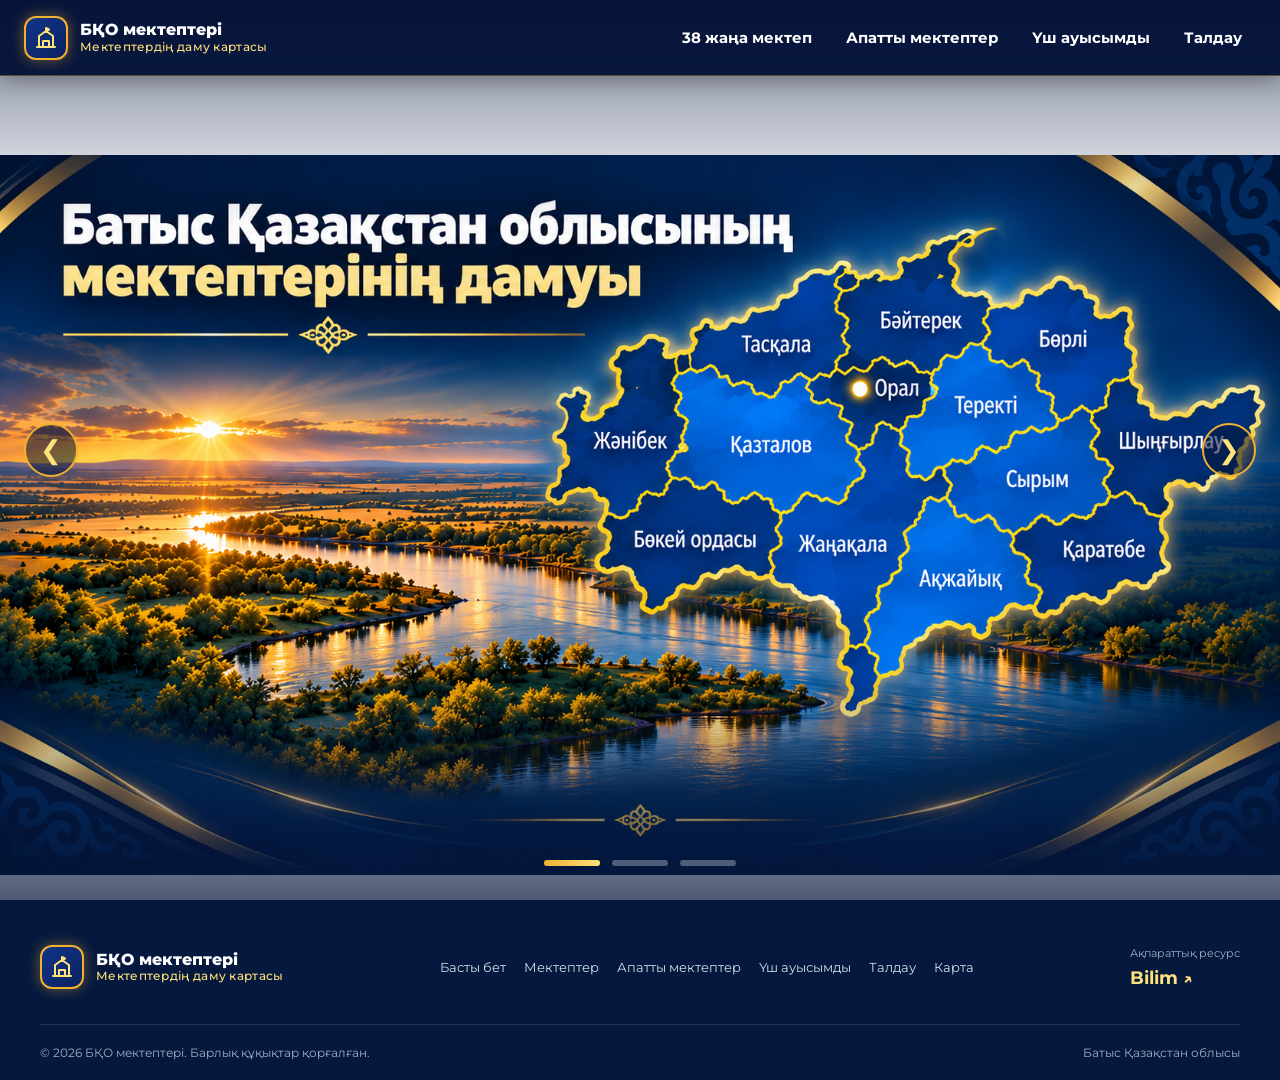
==== index.html @ 88745353 "first commit" ====
<!doctype html>
<html lang="kk">

<head>
    <meta charset="utf-8">
    <meta name="viewport" content="width=device-width,initial-scale=1">
    <title>Батыс Қазақстан облысының мектептерінің дамуы</title>
    <link rel="preconnect" href="https://fonts.googleapis.com">
    <link href="https://fonts.googleapis.com/css2?family=Montserrat:wght@500;700;800&display=swap" rel="stylesheet">
    <link rel="stylesheet" href="/styles/style.css">
    <link rel="stylesheet" href="/styles/header.css">
    <link rel="stylesheet" href="/styles/main.css">
    <link rel="stylesheet" href="/styles/footer.css">
    <link rel="stylesheet" href="/styles/adaptive.css">
    <link rel="shortcut icon" href="./images/icon.ico" type="image/x-icon">
    <style>
        .header {
            background-color: rgba(6, 20, 58, .92);
        }
    </style>
</head>

<body>
    <header class="header">
        <div class="header__inner">
            <a href="index.html" class="logo">
                <span class="logo__icon">
                    <svg width="24" height="24" viewBox="0 0 24 24" fill="none" stroke="#ffe27a" stroke-width="2" stroke-linecap="round" stroke-linejoin="round">
                        <path d="M3 21h18M5 21V10l7-5 7 5v11M9 21v-6h6v6M12 5V2l3 1.5L12 5"/>
                    </svg>
                </span>
                <span class="logo__text">
                    БҚО мектептері
                    <small>Мектептердің даму картасы</small>
                </span>
            </a>

            <nav class="nav" id="nav">
                <!-- <a href="#">Басты бет</a> -->
                <a href="./schools.html">38 жаңа мектеп</a>
                <a href="./emergency-schools.html">Апатты мектептер</a>
                <a href="./shifts.html">Үш ауысымды</a>
                <a href="./result.html">Талдау</a>
                <!-- <a href="zko_map.html" class="btn-map">Карта</a> -->
            </nav>

            <button class="burger" id="burger" aria-label="Мәзір">
                <span></span><span></span><span></span>
            </button>
        </div>
    </header>

    <section class="hero" id="hero">
        <div class="slide active"><img src="/images/slide1.png" alt="Слайд 1"></div>
        <div class="slide"><img src="/images/slide2.png" alt="Слайд 2"></div>
        <div class="slide"><img src="/images/slide3.png" alt="Слайд 3"></div>

        <button class="arrow arrow--prev" aria-label="Алдыңғы">&#10094;</button>
        <button class="arrow arrow--next" aria-label="Келесі">&#10095;</button>

        <div class="dots"></div>
    </section>

    <footer class="footer">
        <div class="footer__inner">

            <div class="footer__top">

                <!-- Логотип -->
                <a href="/" class="logo footer__logo">
                    <span class="logo__icon">
                    <svg width="24" height="24" viewBox="0 0 24 24"
                         fill="none" stroke="#ffe27a" stroke-width="2"
                         stroke-linecap="round" stroke-linejoin="round">
                        <path d="M3 21h18M5 21V10l7-5 7 5v11M9 21v-6h6v6M12 5V2l3 1.5L12 5"/>
                    </svg>
                </span>

                    <span class="logo__text">
                    БҚО мектептері
                    <small>Мектептердің даму картасы</small>
                </span>
                </a>

                <!-- Навигация -->
                <nav class="footer__nav">
                    <a href="/">Басты бет</a>
                    <a href="./schools.html">Мектептер</a>
                    <a href="./emergency-schools.html">Апатты мектептер</a>
                    <a href="/#shifts">Үш ауысымды</a>
                    <a href="/#analysis">Талдау</a>
                    <a href="./zko_map.html">Карта</a>
                </nav>

                <!-- Bilim -->
                <div class="footer__external">
                    <span>Ақпараттық ресурс</span>
                    <a href="#" target="_blank" rel="noopener noreferrer">
                    Bilim <span>↗</span>
                </a>
                </div>

            </div>

            <div class="footer__bottom">
                <p>© 2026 БҚО мектептері. Барлық құқықтар қорғалған.</p>
                <p>Батыс Қазақстан облысы</p>
            </div>

        </div>
    </footer>

    <script src="./js/app.js"></script>
</body>

</html>
---- styles/style.css ----
:root {
            --gold: #f0b030;
            --gold-light: #ffe27a;
            --bg: #fafbfe;
            --header-h: 76px;
        }
        
        * {
            box-sizing: border-box;
        }
        
        html,
        body {
            margin: 0;
            background: var(--bg);
            color: #fff;
            font-family: Montserrat, "Segoe UI", Arial, sans-serif;
            overscroll-behavior-y: none;
        }
        
        a {
            color: inherit;
            text-decoration: none;
        }
---- styles/header.css ----
:root {
             --gold: #f0b030;
             --gold-light: #ffe27a;
             --bg: #fafbfe;
             --header-h: 76px;
         }
         
         * {
             box-sizing: border-box;
         }
         
         html,
         body {
             margin: 0;
             background: var(--bg);
             color: #fff;
             font-family: Montserrat, "Segoe UI", Arial, sans-serif;
             overscroll-behavior-y: none;
         }
         
         a {
             color: inherit;
             text-decoration: none;
         }
         
         .header {
             position: fixed;
             inset: 0 0 auto 0;
             height: var(--header-h);
             z-index: 100;
             background: linear-gradient(180deg, rgba(6, 20, 58, .92), rgba(6, 20, 58, .75));
             backdrop-filter: blur(10px);
             border-bottom: 1px solid rgba(240, 176, 48, .35);
             box-shadow: 0 4px 24px rgba(0, 0, 0, .35);
         }
         
         .header__inner {
             max-width: 1280px;
             height: 100%;
             margin: 0 auto;
             padding: 0 24px;
             display: flex;
             align-items: center;
             justify-content: space-between;
             gap: 24px;
         }
         
         .logo {
             display: flex;
             align-items: center;
             gap: 12px;
             font-weight: 800;
             line-height: 1.15;
         }
         
         .logo__icon {
             width: 44px;
             height: 44px;
             border-radius: 12px;
             display: grid;
             place-items: center;
             background: linear-gradient(135deg, #12358a, #0a2160);
             border: 2px solid var(--gold);
             box-shadow: 0 0 14px rgba(240, 176, 48, .45);
         }
         
         .logo__text small {
             display: block;
             font-size: 12px;
             font-weight: 500;
             color: var(--gold-light);
             letter-spacing: .3px;
         }
         
         .nav {
             display: flex;
             align-items: center;
             gap: 6px;
         }
         
         .nav a {
             position: relative;
             padding: 10px 14px;
             font-size: 15px;
             font-weight: 700;
             border-radius: 10px;
             transition: color .2s, background .2s;
         }
         
         .nav a::after {
             content: "";
             position: absolute;
             left: 14px;
             right: 14px;
             bottom: 4px;
             height: 2px;
             background: var(--gold);
             transform: scaleX(0);
             transition: transform .25s;
         }
         
         .nav a:hover,
         .nav a.active {
             color: var(--gold-light);
         }
         
         .nav a:hover::after,
         .nav a.active::after {
             transform: scaleX(1);
         }
         
         .nav .btn-map {
             margin-left: 8px;
             color: #06143a;
             background: linear-gradient(135deg, var(--gold-light), var(--gold));
             box-shadow: 0 0 16px rgba(240, 176, 48, .5);
         }
         
         .nav .btn-map:hover {
             color: #06143a;
             filter: brightness(1.08);
         }
         
         .nav .btn-map::after {
             display: none;
         }
         
         .burger {
             display: none;
             width: 44px;
             height: 44px;
             border: 1px solid rgba(240, 176, 48, .6);
             border-radius: 10px;
             background: transparent;
             cursor: pointer;
             padding: 0;
         }
         
         .burger span {
             display: block;
             width: 22px;
             height: 2px;
             margin: 5px auto;
             background: var(--gold-light);
             transition: transform .25s, opacity .25s;
         }
         
         .burger.open span:nth-child(1) {
             transform: translateY(7px) rotate(45deg);
         }
         
         .burger.open span:nth-child(2) {
             opacity: 0;
         }
         
         .burger.open span:nth-child(3) {
             transform: translateY(-7px) rotate(-45deg);
         }
---- styles/main.css ----
:root {
             --gold: #f0b030;
             --gold-light: #ffe27a;
             --bg: #fafbfe;
             --header-h: 76px;
         }
         
         * {
             box-sizing: border-box;
         }
         
         html,
         body {
             margin: 0;
             background: var(--bg);
             color: #fff;
             font-family: Montserrat, "Segoe UI", Arial, sans-serif;
             overscroll-behavior-y: none;
         }
         
         a {
             color: inherit;
             text-decoration: none;
         }
         
         .hero {
             position: relative;
             height: 100vh;
             min-height: 520px;
             overflow: hidden;
             background: var(--bg);
         }
         
         .slide {
             position: absolute;
             inset: 0;
             opacity: 0;
             transition: opacity 1.2s ease;
         }
         
         .slide.active {
             opacity: 1;
             z-index: 1;
         }
         
         .slide img {
             margin-top: 65px;
             width: 100%;
             height: 100%;
             object-fit: contain;
             display: block;
             /* transform: scale(1.08); */
         }
         /* плавный «наезд» камеры, пока слайд активен */
         
         .slide.active img {
             /* animation: zoom 10s linear forwards; */
         }
         
         @keyframes zoom {
             from {
                 transform: scale(1.08);
             }
             to {
                 transform: scale(1);
             }
         }
         
         .hero::after {
             content: "";
             position: absolute;
             inset: 0;
             z-index: 2;
             pointer-events: none;
             background: linear-gradient(180deg, rgba(6, 20, 58, .55) 0%, transparent 25%, transparent 75%, rgba(6, 20, 58, .7) 100%);
         }
         
         .arrow {
             position: absolute;
             top: 50%;
             z-index: 5;
             width: 54px;
             height: 54px;
             transform: translateY(-50%);
             border-radius: 50%;
             border: 2px solid var(--gold);
             background: rgba(6, 20, 58, .55);
             color: var(--gold-light);
             font-size: 26px;
             cursor: pointer;
             display: grid;
             place-items: center;
             transition: background .2s, box-shadow .2s;
         }
         
         .arrow:hover {
             background: rgba(18, 53, 138, .85);
             box-shadow: 0 0 18px rgba(240, 176, 48, .6);
         }
         
         .arrow--prev {
             left: 24px;
         }
         
         .arrow--next {
             right: 24px;
         }
         
         .dots {
             position: absolute;
             left: 50%;
             bottom: 34px;
             z-index: 5;
             transform: translateX(-50%);
             display: flex;
             gap: 12px;
         }
         
         .dot {
             position: relative;
             width: 56px;
             height: 6px;
             padding: 0;
             border: none;
             border-radius: 3px;
             background: rgba(255, 255, 255, .3);
             overflow: hidden;
             cursor: pointer;
         }
         /* полоска прогресса — показывает 10 секунд до смены */
         
         .dot i {
             position: absolute;
             inset: 0;
             background: linear-gradient(90deg, var(--gold), var(--gold-light));
             transform: scaleX(0);
             transform-origin: left;
         }
         
         .dot.active i {
             animation: progress 10s linear forwards;
         }
         
         @keyframes progress {
             to {
                 transform: scaleX(1);
             }
         }
---- styles/footer.css ----
.footer {
    background: #05183E;
    color: #fff;
    padding: 45px 0 20px;
}

.footer__inner {
    max-width: 1200px;
    width: calc(100% - 40px);
    margin: 0 auto;
}

.footer__top {
    display: flex;
    align-items: center;
    justify-content: space-between;
    gap: 35px;
    padding-bottom: 35px;
}

.footer__logo {
    flex-shrink: 0;
    text-decoration: none;
}

.footer__nav {
    display: flex;
    align-items: center;
    justify-content: center;
    flex-wrap: wrap;
    gap: 18px;
}

.footer__nav a {
    color: #d5deea;
    text-decoration: none;
    font-size: 13px;
    transition: color .2s ease;
}

.footer__nav a:hover {
    color: #ffe27a;
}

.footer__external {
    display: flex;
    flex-direction: column;
    gap: 7px;
    flex-shrink: 0;
}

.footer__external span {
    color: #9eafc2;
    font-size: 11px;
}

.footer__external a {
    color: #ffe27a;
    font-size: 18px;
    font-weight: 700;
    text-decoration: none;
}

.footer__external a span {
    color: #ffe27a;
    font-size: 16px;
}

.footer__bottom {
    border-top: 1px solid rgba(255, 255, 255, .12);
    padding-top: 20px;
    display: flex;
    justify-content: space-between;
    gap: 15px;
    flex-wrap: wrap;
}

.footer__bottom p {
    margin: 0;
    color: #9eafc2;
    font-size: 12px;
}

@media (max-width: 900px) {
    .footer__top {
        flex-direction: column;
        align-items: flex-start;
    }
    .footer__nav {
        justify-content: flex-start;
    }
}

@media (max-width: 600px) {
    .footer__nav {
        flex-direction: column;
        align-items: flex-start;
        gap: 14px;
    }
    .footer__bottom {
        flex-direction: column;
    }
}
---- styles/adaptive.css ----
@media (max-width: 980px) {
     .burger {
         display: block;
     }
     .nav {
         position: fixed;
         top: var(--header-h);
         left: 0;
         right: 0;
         flex-direction: column;
         align-items: stretch;
         gap: 4px;
         padding: 16px 24px 24px;
         background: rgba(6, 20, 58, .97);
         border-bottom: 1px solid rgba(240, 176, 48, .35);
         transform: translateY(-120%);
         transition: transform .3s ease;
         z-index: -1;
     }
     .nav.open {
         transform: translateY(0);
     }
     .nav .btn-map {
         margin: 8px 0 0;
         text-align: center;
     }
 }
 
 @media (max-width: 640px) {
      :root {
         --header-h: 64px;
     }
     .logo__text small {
         display: none;
     }
     .hero {
         height: 60vh;
         min-height: 320px;
     }
     .slide img {
         object-fit: contain;
         background: var(--bg);
     }
     .arrow {
         width: 42px;
         height: 42px;
         font-size: 20px;
     }
     .arrow--prev {
         left: 10px;
     }
     .arrow--next {
         right: 10px;
     }
     .dot {
         width: 36px;
     }
 }
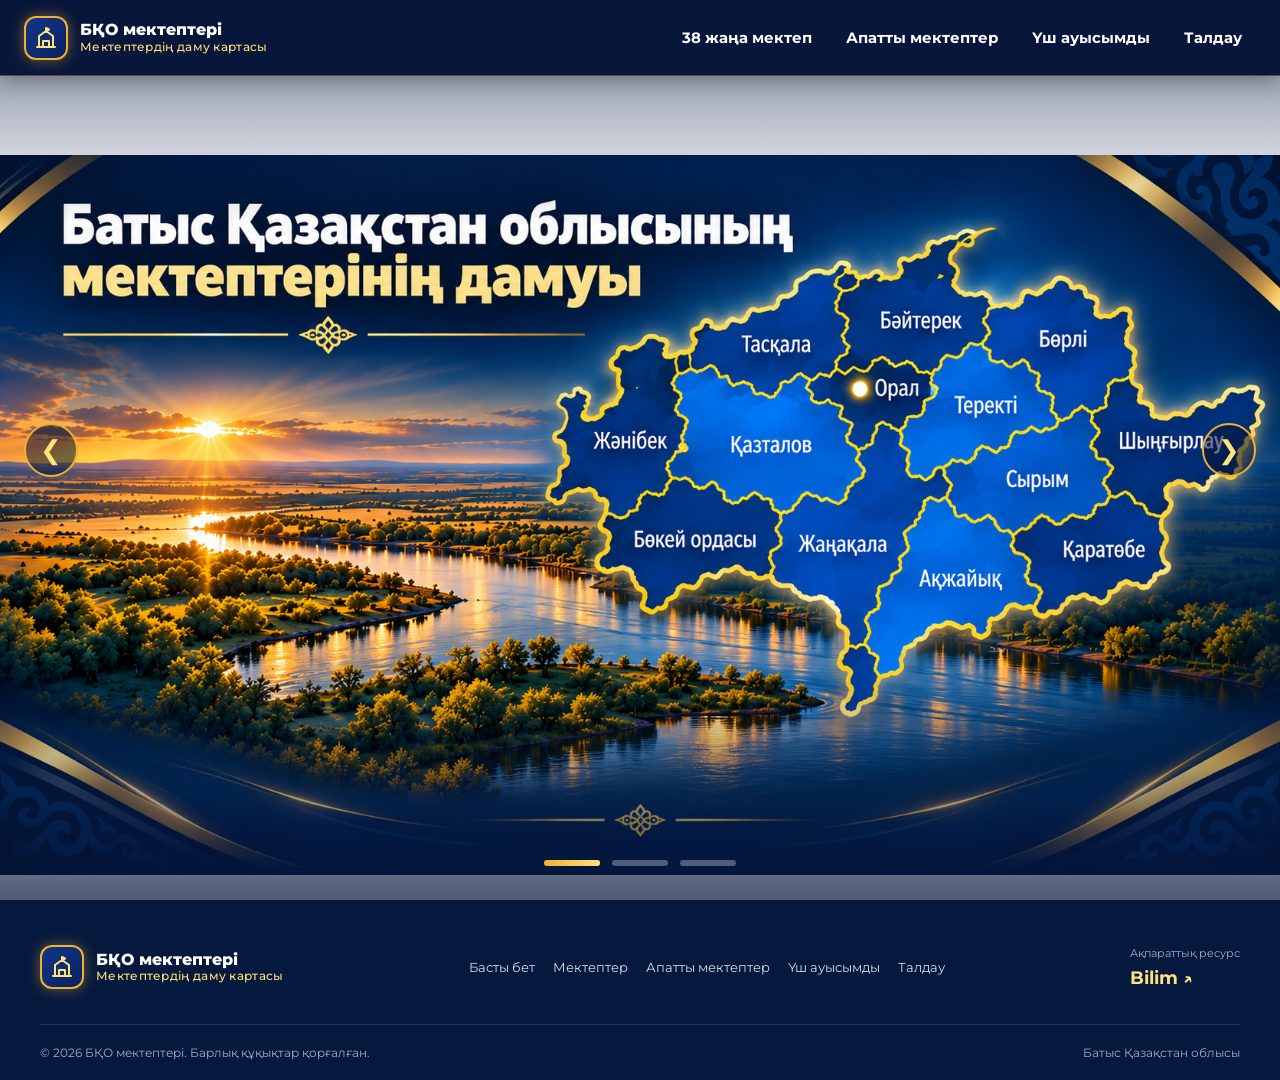
==== commit d05e9e5c: "fix/footer-nav" ====
--- a/index.html
+++ b/index.html
@@ -89,7 +89,7 @@
                     <a href="./emergency-schools.html">Апатты мектептер</a>
                     <a href="/#shifts">Үш ауысымды</a>
                     <a href="/#analysis">Талдау</a>
-                    <a href="./zko_map.html">Карта</a>
+                    <!-- <a href="./zko_map.html">Карта</a> -->
                 </nav>
 
                 <!-- Bilim -->
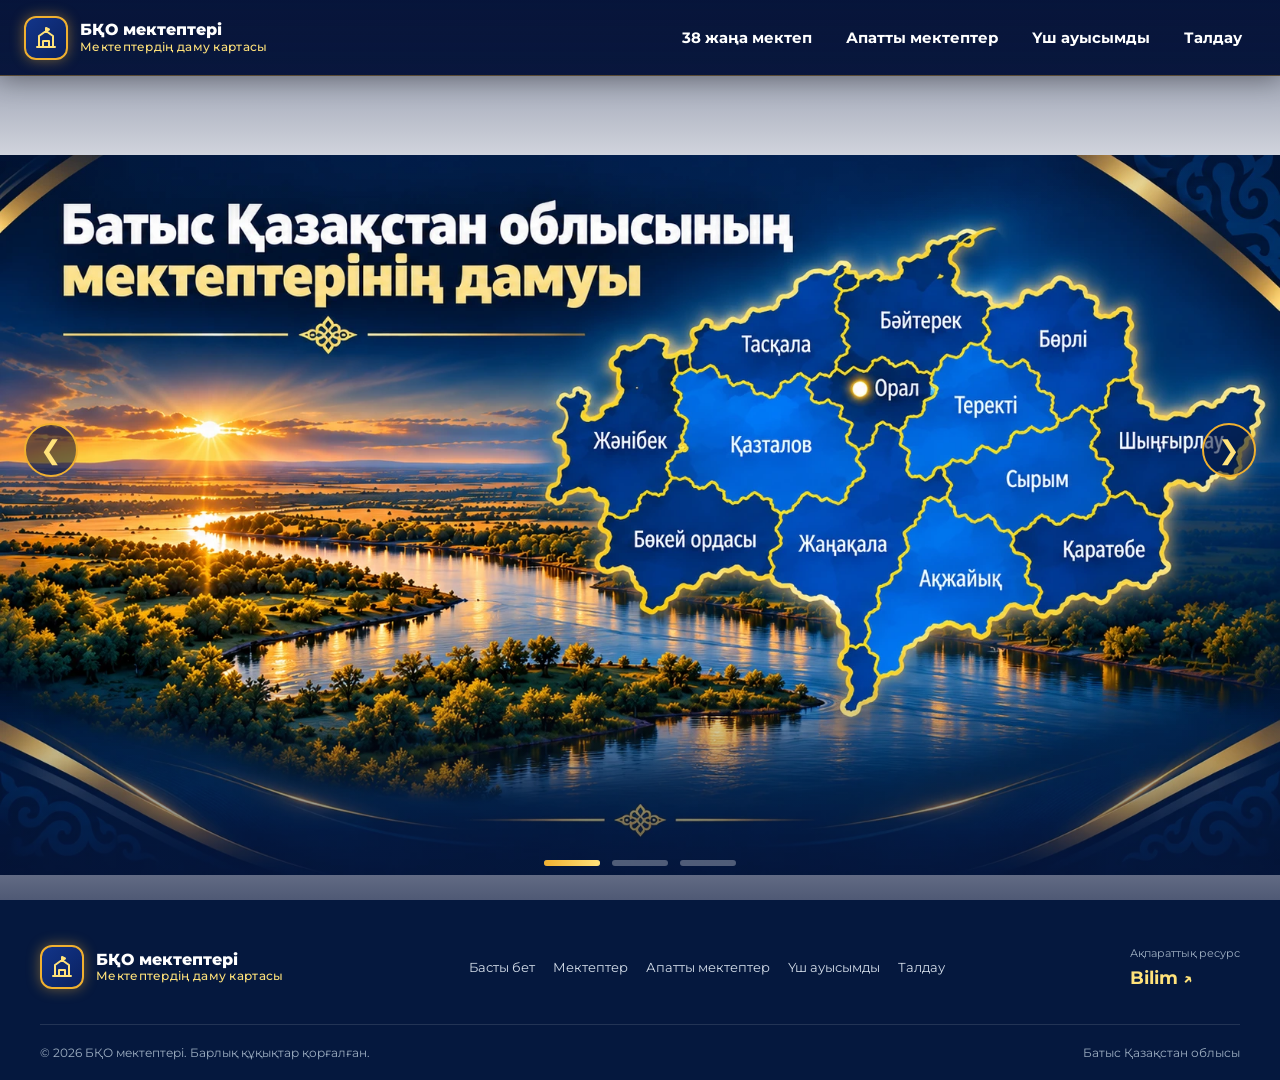
==== commit 0126180f: "fix/size-image" ====
--- a/index.html
+++ b/index.html
@@ -12,10 +12,139 @@
     <link rel="stylesheet" href="/styles/main.css">
     <link rel="stylesheet" href="/styles/footer.css">
     <link rel="stylesheet" href="/styles/adaptive.css">
-    <link rel="shortcut icon" href="./images/icon.ico" type="image/x-icon">
+    <link rel="shortcut icon" href="./images/icon.webp" type="image/x-icon">
     <style>
         .header {
             background-color: rgba(6, 20, 58, .92);
+        }
+        /* ===== Мобильная адаптация ===== */
+        
+        html {
+            -webkit-text-size-adjust: 100%;
+        }
+        
+        img,
+        svg {
+            max-width: 100%;
+        }
+        
+        body {
+            overflow-x: hidden;
+        }
+        
+        @media (max-width: 900px) {
+            .footer__top {
+                flex-wrap: wrap;
+                gap: 24px;
+            }
+            .footer__nav {
+                flex-wrap: wrap;
+                gap: 12px 20px;
+            }
+        }
+        
+        @media (max-width: 768px) {
+            .logo {
+                min-width: 0;
+            }
+            .logo__text {
+                font-size: 15px;
+                line-height: 1.2;
+            }
+            .logo__text small {
+                font-size: 11px;
+                display: block;
+            }
+            /* Выпадающее меню: место задаёт top, transform только для анимации */
+            .header__inner {
+                position: relative;
+            }
+            .header .nav {
+                position: absolute !important;
+                top: 100% !important;
+                left: 0 !important;
+                right: 0 !important;
+                width: 100% !important;
+                display: flex !important;
+                flex-direction: column !important;
+                gap: 0 !important;
+                margin: 0 !important;
+                padding: 0 !important;
+                background: rgba(6, 20, 58, .98) !important;
+                max-height: calc(100vh - var(--header-h));
+                overflow-y: auto;
+                transform: translateY(-16px) !important;
+                opacity: 0;
+                visibility: hidden;
+                pointer-events: none;
+                transition: transform .25s ease, opacity .25s ease, visibility .25s;
+            }
+            .header .nav.open {
+                transform: translateY(0) !important;
+                opacity: 1;
+                visibility: visible;
+                pointer-events: auto;
+            }
+            .header .nav a {
+                padding: 16px 20px;
+                font-size: 16px;
+                border-bottom: 1px solid rgba(255, 255, 255, .08);
+            }
+            /* Слайдер */
+            .hero {
+                height: auto;
+                min-height: 0;
+                aspect-ratio: 16 / 10;
+            }
+            .hero .slide,
+            .hero .slide img {
+                width: 100%;
+                height: 100%;
+                object-fit: contain;
+                margin-top: 11px;
+            }
+            .arrow {
+                width: 36px;
+                height: 36px;
+                font-size: 16px;
+            }
+            .arrow--prev {
+                left: 8px;
+            }
+            .arrow--next {
+                right: 8px;
+            }
+            .dots {
+                bottom: 10px;
+            }
+            /* Подвал */
+            .footer__inner {
+                padding: 28px 16px;
+            }
+            .footer__top {
+                flex-direction: column;
+                align-items: flex-start;
+                gap: 20px;
+            }
+            .footer__nav {
+                flex-direction: column;
+                gap: 10px;
+            }
+            .footer__bottom {
+                flex-direction: column;
+                gap: 6px;
+                text-align: left;
+                font-size: 13px;
+            }
+        }
+        
+        @media (max-width: 480px) {
+            .logo__text {
+                font-size: 14px;
+            }
+            .hero {
+                aspect-ratio: 4 / 3;
+            }
         }
     </style>
 </head>
@@ -51,9 +180,9 @@
     </header>
 
     <section class="hero" id="hero">
-        <div class="slide active"><img src="/images/slide1.png" alt="Слайд 1"></div>
-        <div class="slide"><img src="/images/slide2.png" alt="Слайд 2"></div>
-        <div class="slide"><img src="/images/slide3.png" alt="Слайд 3"></div>
+        <div class="slide active"><img src="/images/slide1.webp" alt="Слайд 1"></div>
+        <div class="slide"><img src="/images/slide2.webp" alt="Слайд 2"></div>
+        <div class="slide"><img src="/images/slide3.webp" alt="Слайд 3"></div>
 
         <button class="arrow arrow--prev" aria-label="Алдыңғы">&#10094;</button>
         <button class="arrow arrow--next" aria-label="Келесі">&#10095;</button>
@@ -87,9 +216,8 @@
                     <a href="/">Басты бет</a>
                     <a href="./schools.html">Мектептер</a>
                     <a href="./emergency-schools.html">Апатты мектептер</a>
-                    <a href="/#shifts">Үш ауысымды</a>
-                    <a href="/#analysis">Талдау</a>
-                    <!-- <a href="./zko_map.html">Карта</a> -->
+                    <a href="./shifts.html">Үш ауысымды</a>
+                    <a href="./result.html">Талдау</a>
                 </nav>
 
                 <!-- Bilim -->
--- a/styles/header.css
+++ b/styles/header.css
@@ -1,158 +1,158 @@
-          :root {
-             --gold: #f0b030;
-             --gold-light: #ffe27a;
-             --bg: #fafbfe;
-             --header-h: 76px;
-         }
-         
-         * {
-             box-sizing: border-box;
-         }
-         
-         html,
-         body {
-             margin: 0;
-             background: var(--bg);
-             color: #fff;
-             font-family: Montserrat, "Segoe UI", Arial, sans-serif;
-             overscroll-behavior-y: none;
-         }
-         
-         a {
-             color: inherit;
-             text-decoration: none;
-         }
-         
-         .header {
-             position: fixed;
-             inset: 0 0 auto 0;
-             height: var(--header-h);
-             z-index: 100;
-             background: linear-gradient(180deg, rgba(6, 20, 58, .92), rgba(6, 20, 58, .75));
-             backdrop-filter: blur(10px);
-             border-bottom: 1px solid rgba(240, 176, 48, .35);
-             box-shadow: 0 4px 24px rgba(0, 0, 0, .35);
-         }
-         
-         .header__inner {
-             max-width: 1280px;
-             height: 100%;
-             margin: 0 auto;
-             padding: 0 24px;
-             display: flex;
-             align-items: center;
-             justify-content: space-between;
-             gap: 24px;
-         }
-         
-         .logo {
-             display: flex;
-             align-items: center;
-             gap: 12px;
-             font-weight: 800;
-             line-height: 1.15;
-         }
-         
-         .logo__icon {
-             width: 44px;
-             height: 44px;
-             border-radius: 12px;
-             display: grid;
-             place-items: center;
-             background: linear-gradient(135deg, #12358a, #0a2160);
-             border: 2px solid var(--gold);
-             box-shadow: 0 0 14px rgba(240, 176, 48, .45);
-         }
-         
-         .logo__text small {
-             display: block;
-             font-size: 12px;
-             font-weight: 500;
-             color: var(--gold-light);
-             letter-spacing: .3px;
-         }
-         
-         .nav {
-             display: flex;
-             align-items: center;
-             gap: 6px;
-         }
-         
-         .nav a {
-             position: relative;
-             padding: 10px 14px;
-             font-size: 15px;
-             font-weight: 700;
-             border-radius: 10px;
-             transition: color .2s, background .2s;
-         }
-         
-         .nav a::after {
-             content: "";
-             position: absolute;
-             left: 14px;
-             right: 14px;
-             bottom: 4px;
-             height: 2px;
-             background: var(--gold);
-             transform: scaleX(0);
-             transition: transform .25s;
-         }
-         
-         .nav a:hover,
-         .nav a.active {
-             color: var(--gold-light);
-         }
-         
-         .nav a:hover::after,
-         .nav a.active::after {
-             transform: scaleX(1);
-         }
-         
-         .nav .btn-map {
-             margin-left: 8px;
-             color: #06143a;
-             background: linear-gradient(135deg, var(--gold-light), var(--gold));
-             box-shadow: 0 0 16px rgba(240, 176, 48, .5);
-         }
-         
-         .nav .btn-map:hover {
-             color: #06143a;
-             filter: brightness(1.08);
-         }
-         
-         .nav .btn-map::after {
-             display: none;
-         }
-         
-         .burger {
-             display: none;
-             width: 44px;
-             height: 44px;
-             border: 1px solid rgba(240, 176, 48, .6);
-             border-radius: 10px;
-             background: transparent;
-             cursor: pointer;
-             padding: 0;
-         }
-         
-         .burger span {
-             display: block;
-             width: 22px;
-             height: 2px;
-             margin: 5px auto;
-             background: var(--gold-light);
-             transition: transform .25s, opacity .25s;
-         }
-         
-         .burger.open span:nth-child(1) {
-             transform: translateY(7px) rotate(45deg);
-         }
-         
-         .burger.open span:nth-child(2) {
-             opacity: 0;
-         }
-         
-         .burger.open span:nth-child(3) {
-             transform: translateY(-7px) rotate(-45deg);
-         }+            :root {
+               --gold: #f0b030;
+               --gold-light: #ffe27a;
+               --bg: #fafbfe;
+               --header-h: 76px;
+           }
+           
+           * {
+               box-sizing: border-box;
+           }
+           
+           html,
+           body {
+               margin: 0;
+               background: var(--bg);
+               color: #fff;
+               font-family: Montserrat, "Segoe UI", Arial, sans-serif;
+               overscroll-behavior-y: none;
+           }
+           
+           a {
+               color: inherit;
+               text-decoration: none;
+           }
+           
+           .header {
+               position: fixed;
+               inset: 0 0 auto 0;
+               height: var(--header-h);
+               z-index: 100;
+               background: linear-gradient(180deg, rgba(6, 20, 58, .92), rgba(6, 20, 58, .75));
+               backdrop-filter: blur(10px);
+               border-bottom: 1px solid rgba(240, 176, 48, .35);
+               box-shadow: 0 4px 24px rgba(0, 0, 0, .35);
+           }
+           
+           .header__inner {
+               max-width: 1280px;
+               height: 100%;
+               margin: 0 auto;
+               padding: 0 24px;
+               display: flex;
+               align-items: center;
+               justify-content: space-between;
+               gap: 24px;
+           }
+           
+           .logo {
+               display: flex;
+               align-items: center;
+               gap: 12px;
+               font-weight: 800;
+               line-height: 1.15;
+           }
+           
+           .logo__icon {
+               width: 44px;
+               height: 44px;
+               border-radius: 12px;
+               display: grid;
+               place-items: center;
+               background: linear-gradient(135deg, #12358a, #0a2160);
+               border: 2px solid var(--gold);
+               box-shadow: 0 0 14px rgba(240, 176, 48, .45);
+           }
+           
+           .logo__text small {
+               display: block;
+               font-size: 12px;
+               font-weight: 500;
+               color: var(--gold-light);
+               letter-spacing: .3px;
+           }
+           
+           .nav {
+               display: flex;
+               align-items: center;
+               gap: 6px;
+           }
+           
+           .nav a {
+               position: relative;
+               padding: 10px 14px;
+               font-size: 15px;
+               font-weight: 700;
+               border-radius: 10px;
+               transition: color .2s, background .2s;
+           }
+           
+           .nav a::after {
+               content: "";
+               position: absolute;
+               left: 14px;
+               right: 14px;
+               bottom: 4px;
+               height: 2px;
+               background: var(--gold);
+               transform: scaleX(0);
+               transition: transform .25s;
+           }
+           
+           .nav a:hover,
+           .nav a.active {
+               color: var(--gold-light);
+           }
+           
+           .nav a:hover::after,
+           .nav a.active::after {
+               transform: scaleX(1);
+           }
+           
+           .nav .btn-map {
+               margin-left: 8px;
+               color: #06143a;
+               background: linear-gradient(135deg, var(--gold-light), var(--gold));
+               box-shadow: 0 0 16px rgba(240, 176, 48, .5);
+           }
+           
+           .nav .btn-map:hover {
+               color: #06143a;
+               filter: brightness(1.08);
+           }
+           
+           .nav .btn-map::after {
+               display: none;
+           }
+           
+           .burger {
+               display: none;
+               width: 44px;
+               height: 44px;
+               border: 1px solid rgba(240, 176, 48, .6);
+               border-radius: 10px;
+               background: transparent;
+               cursor: pointer;
+               padding: 0;
+           }
+           
+           .burger span {
+               display: block;
+               width: 22px;
+               height: 2px;
+               margin: 5px auto;
+               background: var(--gold-light);
+               transition: transform .25s, opacity .25s;
+           }
+           
+           .burger.open span:nth-child(1) {
+               transform: translateY(7px) rotate(45deg);
+           }
+           
+           .burger.open span:nth-child(2) {
+               opacity: 0;
+           }
+           
+           .burger.open span:nth-child(3) {
+               transform: translateY(-7px) rotate(-45deg);
+           }
--- a/styles/adaptive.css
+++ b/styles/adaptive.css
@@ -4,7 +4,7 @@
      }
      .nav {
          position: fixed;
-         top: var(--header-h);
+         /* top: var(--header-h); */
          left: 0;
          right: 0;
          flex-direction: column;
@@ -18,7 +18,7 @@
          z-index: -1;
      }
      .nav.open {
-         transform: translateY(0);
+         transform: translateY(+135px);
      }
      .nav .btn-map {
          margin: 8px 0 0;
@@ -30,6 +30,9 @@
       :root {
          --header-h: 64px;
      }
+     .nav.open {
+         transform: translateY(+135px);
+     }
      .logo__text small {
          display: none;
      }
@@ -38,6 +41,7 @@
          min-height: 320px;
      }
      .slide img {
+         margin-top: 0px;
          object-fit: contain;
          background: var(--bg);
      }
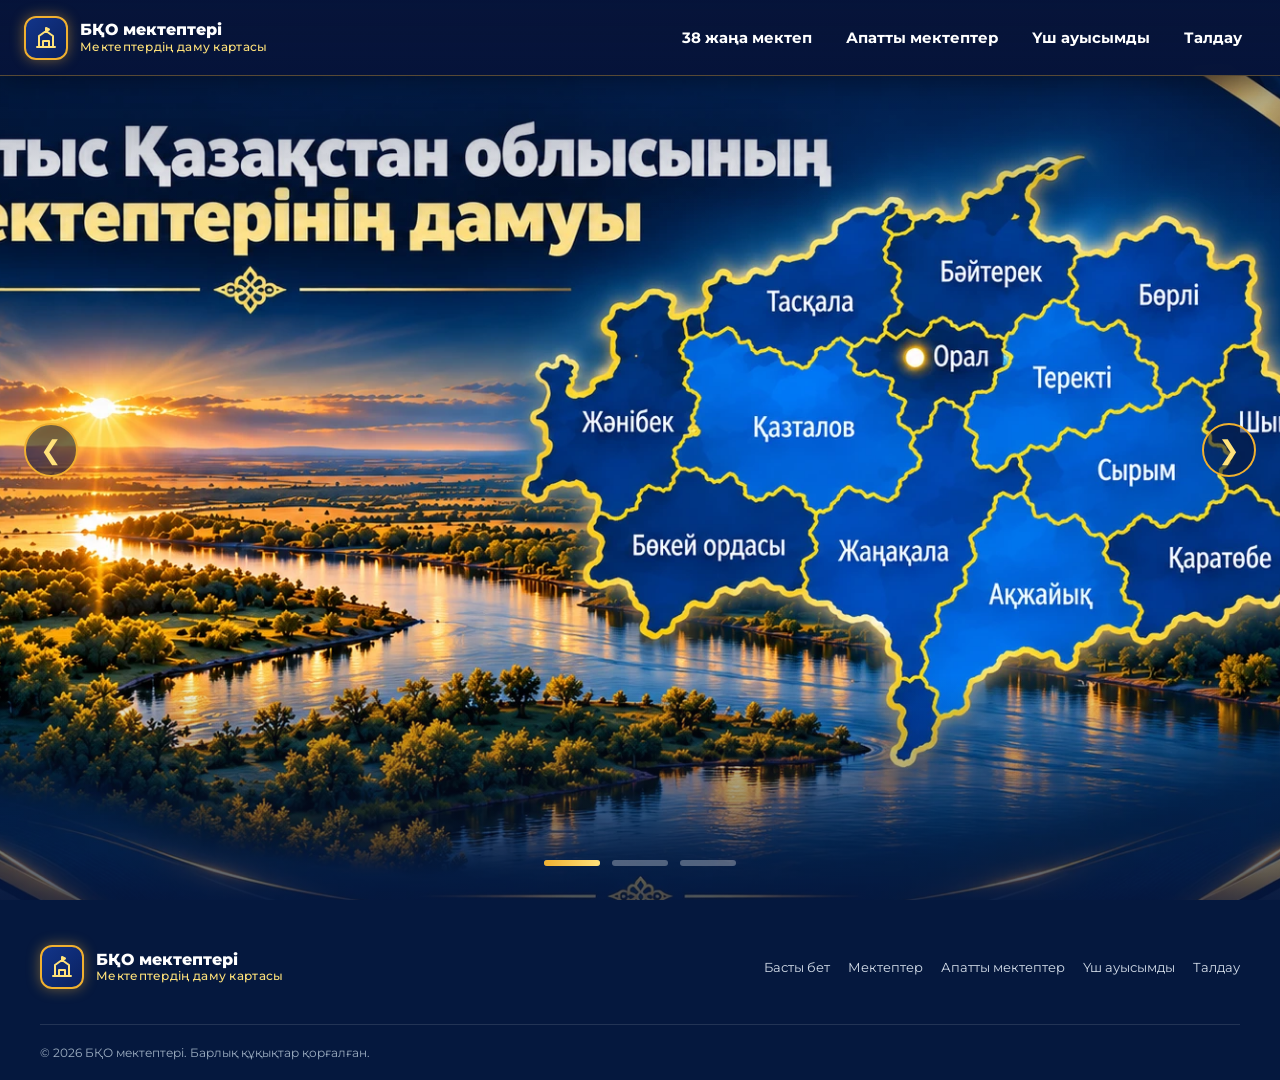
==== commit 2646b2b3: "fix/main-banner" ====
--- a/index.html
+++ b/index.html
@@ -16,6 +16,27 @@
     <style>
         .header {
             background-color: rgba(6, 20, 58, .92);
+        }
+        /* ===== Баннер на всю ширину, кликабельные слайды ===== */
+        
+        .hero {
+            width: 100%;
+            margin: 0;
+            padding: 0;
+            background: #06143a;
+        }
+        
+        .hero .slide img {
+            display: block;
+            width: 100%;
+            height: 100%;
+            object-fit: cover;
+        }
+        
+        .hero a.slide {
+            cursor: pointer;
+            text-decoration: none;
+            -webkit-tap-highlight-color: transparent;
         }
         /* ===== Мобильная адаптация ===== */
         
@@ -100,8 +121,9 @@
             .hero .slide img {
                 width: 100%;
                 height: 100%;
-                object-fit: contain;
-                margin-top: 11px;
+                object-fit: cover;
+                object-position: center;
+                margin: 0;
             }
             .arrow {
                 width: 36px;
@@ -180,9 +202,9 @@
     </header>
 
     <section class="hero" id="hero">
-        <div class="slide active"><img src="/images/slide1.webp" alt="Слайд 1"></div>
-        <div class="slide"><img src="/images/slide2.webp" alt="Слайд 2"></div>
-        <div class="slide"><img src="/images/slide3.webp" alt="Слайд 3"></div>
+        <a class="slide active" href="./schools.html"><img src="/images/slide1.webp" alt="38 жаңа мектеп"></a>
+        <a class="slide" href="./emergency-schools.html"><img src="/images/slide2.webp" alt="Апатты мектептер"></a>
+        <a class="slide" href="./shifts.html"><img src="/images/slide3.webp" alt="Үш ауысымды мектептер"></a>
 
         <button class="arrow arrow--prev" aria-label="Алдыңғы">&#10094;</button>
         <button class="arrow arrow--next" aria-label="Келесі">&#10095;</button>
@@ -220,19 +242,10 @@
                     <a href="./result.html">Талдау</a>
                 </nav>
 
-                <!-- Bilim -->
-                <div class="footer__external">
-                    <span>Ақпараттық ресурс</span>
-                    <a href="#" target="_blank" rel="noopener noreferrer">
-                    Bilim <span>↗</span>
-                </a>
-                </div>
-
             </div>
 
             <div class="footer__bottom">
                 <p>© 2026 БҚО мектептері. Барлық құқықтар қорғалған.</p>
-                <p>Батыс Қазақстан облысы</p>
             </div>
 
         </div>
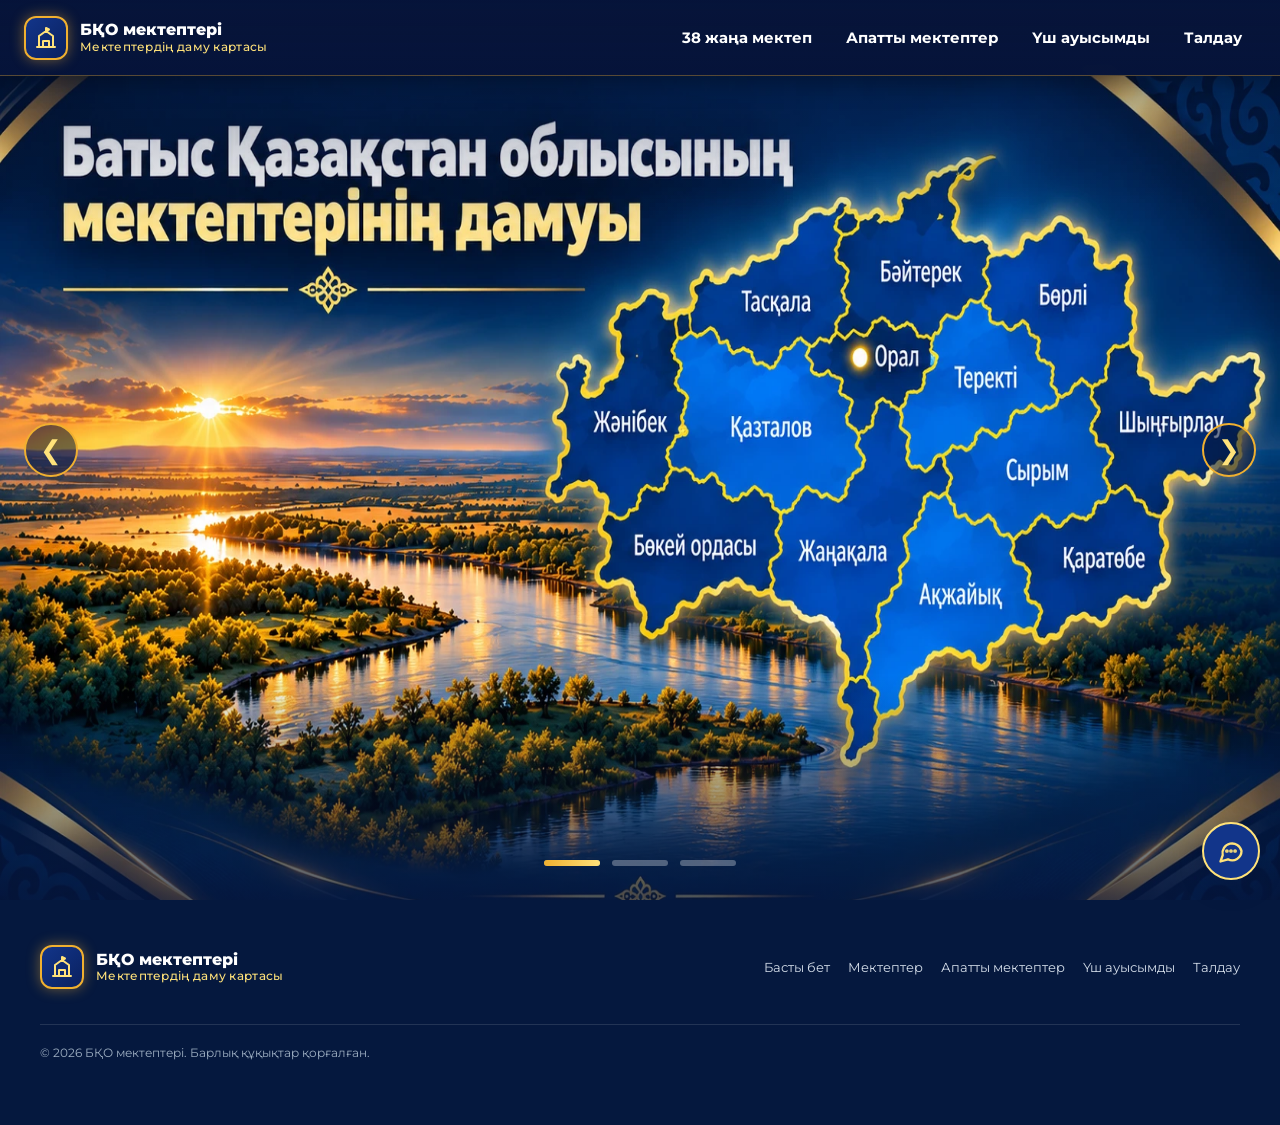
==== commit cffa508a: "update-index/result/schools/shifts and add ai helper" ====
--- a/index.html
+++ b/index.html
@@ -30,7 +30,7 @@
             display: block;
             width: 100%;
             height: 100%;
-            object-fit: cover;
+            object-fit: fill;
         }
         
         .hero a.slide {
@@ -168,6 +168,247 @@
                 aspect-ratio: 4 / 3;
             }
         }
+        /* ===== Помощник (чат с готовыми ответами) ===== */
+
+        .bot-fab {
+            position: fixed;
+            right: 20px;
+            bottom: 20px;
+            z-index: 950;
+            width: 58px;
+            height: 58px;
+            display: flex;
+            align-items: center;
+            justify-content: center;
+            padding: 0;
+            border: 2px solid #ffe27a;
+            border-radius: 50%;
+            background: #12358a;
+            color: #ffe27a;
+            cursor: pointer;
+            box-shadow: 0 8px 22px rgba(6, 20, 58, .4);
+            transition: transform .15s, background .15s;
+            -webkit-tap-highlight-color: transparent;
+        }
+
+        .bot-fab:hover {
+            transform: scale(1.06);
+            background: #1c4fb5;
+        }
+
+        .bot-fab svg {
+            width: 28px;
+            height: 28px;
+        }
+
+        .bot-win {
+            position: fixed;
+            right: 20px;
+            bottom: 90px;
+            z-index: 950;
+            width: 360px;
+            max-width: calc(100vw - 24px);
+            height: 500px;
+            max-height: calc(100vh - 110px);
+            display: flex;
+            flex-direction: column;
+            background: #fff;
+            border-radius: 20px;
+            border: 1px solid #dbe3f3;
+            box-shadow: 0 16px 40px rgba(6, 20, 58, .35);
+            overflow: hidden;
+            opacity: 0;
+            visibility: hidden;
+            transform: translateY(14px);
+            transition: opacity .2s, transform .2s, visibility .2s;
+        }
+
+        .bot-win.is-open {
+            opacity: 1;
+            visibility: visible;
+            transform: translateY(0);
+        }
+
+        .bot-head {
+            display: flex;
+            align-items: center;
+            justify-content: space-between;
+            padding: 14px 16px;
+            background: #12358a;
+            color: #fff;
+            font-weight: 700;
+            font-size: 15px;
+        }
+
+        .bot-head small {
+            display: block;
+            font-weight: 500;
+            font-size: 12px;
+            color: #ffe27a;
+        }
+
+        .bot-close {
+            background: none;
+            border: 0;
+            color: #fff;
+            font-size: 24px;
+            line-height: 1;
+            cursor: pointer;
+        }
+
+        .bot-msgs {
+            flex: 1 1 auto;
+            min-height: 0;
+            overflow-y: auto;
+            padding: 14px;
+            display: flex;
+            flex-direction: column;
+            gap: 10px;
+            background: #f4f7fd;
+        }
+
+        .bot-m {
+            max-width: 86%;
+            padding: 10px 13px;
+            border-radius: 14px;
+            font-size: 14px;
+            line-height: 1.45;
+            word-wrap: break-word;
+        }
+
+        .bot-m--bot {
+            align-self: flex-start;
+            background: #fff;
+            color: #1d2b44;
+            border: 1px solid #dbe3f3;
+            border-bottom-left-radius: 4px;
+        }
+
+        .bot-m--me {
+            align-self: flex-end;
+            background: #12358a;
+            color: #fff;
+            border-bottom-right-radius: 4px;
+        }
+
+        .bot-chips {
+            display: flex;
+            flex-wrap: wrap;
+            gap: 6px;
+            padding: 8px 12px;
+            border-top: 1px solid #e6ecf7;
+            background: #fff;
+            max-height: 96px;
+            overflow-y: auto;
+        }
+
+        .bot-chip {
+            font: inherit;
+            font-size: 12.5px;
+            font-weight: 600;
+            cursor: pointer;
+            padding: 6px 11px;
+            border-radius: 999px;
+            border: 1px solid #c9d3e0;
+            background: #fff;
+            color: #12358a;
+        }
+
+        .bot-chip:hover {
+            background: #eef3ff;
+            border-color: #12358a;
+        }
+
+        .bot-form {
+            display: flex;
+            gap: 8px;
+            padding: 10px 12px;
+            border-top: 1px solid #e6ecf7;
+            background: #fff;
+        }
+
+        .bot-form input {
+            flex: 1;
+            min-width: 0;
+            font: inherit;
+            font-size: 14px;
+            padding: 10px 12px;
+            border: 1px solid #c9d3e0;
+            border-radius: 12px;
+            outline: none;
+        }
+
+        .bot-form input:focus {
+            border-color: #12358a;
+        }
+
+        .bot-form button {
+            font: inherit;
+            font-weight: 700;
+            font-size: 14px;
+            cursor: pointer;
+            padding: 0 16px;
+            border: 0;
+            border-radius: 12px;
+            background: #ef8a2b;
+            color: #fff;
+        }
+
+        @media (max-width: 768px) {
+            .bot-fab {
+                right: 12px;
+                bottom: 12px;
+                width: 52px;
+                height: 52px;
+            }
+            .bot-win {
+                right: 12px;
+                bottom: 76px;
+                height: 70vh;
+            }
+        }
+        
+        .bot-m {
+            white-space: pre-wrap;
+        }
+        
+        .bot-tools {
+            display: flex;
+            align-items: center;
+            gap: 10px;
+        }
+        
+        .bot-lang {
+            font: inherit;
+            font-size: 12px;
+            font-weight: 700;
+            cursor: pointer;
+            padding: 4px 9px;
+            border-radius: 999px;
+            border: 1px solid #ffe27a;
+            background: transparent;
+            color: #ffe27a;
+        }
+        
+        .bot-lang:hover {
+            background: rgba(255, 226, 122, .15);
+        }
+        
+        .bot-link {
+            display: block;
+            margin-top: 8px;
+            padding: 8px 12px;
+            border-radius: 10px;
+            background: #eef3ff;
+            color: #12358a;
+            font-weight: 700;
+            font-size: 13px;
+            text-decoration: none;
+        }
+        
+        .bot-link:hover {
+            background: #dfe8ff;
+        }
     </style>
 </head>
 
@@ -251,6 +492,371 @@
         </div>
     </footer>
 
+    <!-- ===== Помощник ===== -->
+    <button type="button" class="bot-fab" id="botFab" aria-label="Көмекші" aria-expanded="false">
+        <svg viewBox="0 0 24 24" fill="none" stroke="currentColor" stroke-width="2" stroke-linecap="round" stroke-linejoin="round" aria-hidden="true"><path d="M21 12a8 8 0 0 1-11.6 7.1L3 21l1.9-5.4A8 8 0 1 1 21 12z"/><circle cx="8.5" cy="12" r=".6" fill="currentColor"/><circle cx="12" cy="12" r=".6" fill="currentColor"/><circle cx="15.5" cy="12" r=".6" fill="currentColor"/></svg>
+    </button>
+    <div class="bot-win" id="botWin" role="dialog" aria-label="Көмекші">
+        <div class="bot-head">
+            <span>Көмекші<small id="botSub">Сайт бойынша көмекші</small></span>
+            <span class="bot-tools">
+                <button type="button" class="bot-lang" id="botLang" aria-label="Тіл / Язык">ҚАЗ</button>
+                <button type="button" class="bot-close" id="botClose" aria-label="Жабу">&times;</button>
+            </span>
+        </div>
+        <div class="bot-msgs" id="botMsgs"></div>
+        <div class="bot-chips" id="botChips"></div>
+        <form class="bot-form" id="botForm" autocomplete="off">
+            <input type="text" id="botInput" placeholder="Сұрағыңызды жазыңыз…" maxlength="200">
+            <button type="submit" aria-label="Жіберу">&#10148;</button>
+        </form>
+    </div>
+
+    <script>
+        (function() {
+            var fab = document.getElementById('botFab'),
+                win = document.getElementById('botWin'),
+                msgs = document.getElementById('botMsgs'),
+                chips = document.getElementById('botChips'),
+                form = document.getElementById('botForm'),
+                input = document.getElementById('botInput'),
+                langBtn = document.getElementById('botLang'),
+                sub = document.getElementById('botSub');
+            if (!fab) return;
+
+            var lang = 'kk';
+            var T = function(l, kk, ru) {
+                return l === 'ru' ? ru : kk;
+            };
+            // ДАННЫЕ ДЛЯ ОТВЕТОВ — меняйте здесь (годы: [год, число школ]), href — страница раздела
+            var DATA = [{
+                key: 'new',
+                href: './schools.html',
+                label: 'Жаңа салынған мектептер',
+                years: [[2023, 14], [2024, 8], [2025, 8], [2026, 8]]
+            }, {
+                key: 'apatty',
+                href: './emergency-schools.html',
+                label: 'Апатты мектептер',
+                years: [[2024, 16], [2025, 8], [2026, 5]]
+            }, {
+                key: 'shifts',
+                href: './shifts.html',
+                label: '3 ауысымды мектептер',
+                years: [[2024, 13], [2025, 8], [2026, 5]]
+            }];
+            var PAGES = {
+                'new': ['38 жаңа мектеп', 'Новые школы'],
+                'apatty': ['Апатты мектептер', 'Аварийные школы'],
+                'shifts': ['Үш ауысымды', 'Трёхсменные школы'],
+                'result': ['Талдау', 'Анализ']
+            };
+            var D = function() {
+                return DATA;
+            };
+            var lastLinks = [];
+            var link = function(key, href, l) {
+                return {
+                    label: PAGES[key][l === 'ru' ? 1 : 0],
+                    href: href
+                };
+            };
+            var fold = function(t) {
+                return String(t || '').toLowerCase().replace(/ё/g, 'е').replace(/ә/g, 'а').replace(/ғ/g, 'г')
+                    .replace(/қ/g, 'к').replace(/ң/g, 'н').replace(/ө/g, 'о').replace(/[ұү]/g, 'у')
+                    .replace(/һ/g, 'х').replace(/[іы]/g, 'и');
+            };
+
+            var NAMES = {
+                'new': ['жаңа салынған мектептер', 'новые школы'],
+                'apatty': ['апатты мектептер', 'аварийные школы'],
+                'shifts': ['3 ауысымды мектептер', 'трёхсменные школы']
+            };
+            var KEYS = {
+                'new': ['жаңа', 'новы', 'салын', 'построен', 'строител', 'строен'],
+                'apatty': ['апат', 'аварий'],
+                'shifts': ['ауысым', 'смен', '3 ау']
+            };
+            var nm = function(d, l) {
+                var n = NAMES[d.key];
+                return n ? T(l, n[0], n[1]) : d.label;
+            };
+            var val = function(d, y) {
+                var r = d.years.filter(function(a) {
+                    return a[0] === y;
+                })[0];
+                return r ? r[1] : null;
+            };
+            var sum = function(d) {
+                return d.years.reduce(function(s, a) {
+                    return s + a[1];
+                }, 0);
+            };
+            var allYears = function() {
+                var m = {};
+                D().forEach(function(d) {
+                    d.years.forEach(function(a) {
+                        m[a[0]] = 1;
+                    });
+                });
+                return Object.keys(m).map(Number).sort();
+            };
+            var line = function(d) {
+                return d.years.map(function(a) {
+                    return a[0] + ' — ' + a[1];
+                }).join(', ');
+            };
+            var range = function(d) {
+                return d.years[0][0] + '–' + d.years[d.years.length - 1][0];
+            };
+
+            function catAnswer(d, y, l) {
+                lastLinks = [link(d.key, d.href, l)];
+                if (y) {
+                    var v = val(d, y);
+                    if (v == null) return T(l, y + ' жылы «' + nm(d, l) + '» бойынша деректер жоқ (деректер ' + range(d) + ' жылдарға берілген).',
+                        'За ' + y + ' год данных по «' + nm(d, l) + '» нет (данные за ' + range(d) + ').');
+                    return T(l, y + ' жылы — ' + v + ' (' + nm(d, l) + ').', 'В ' + y + ' году — ' + v + ' (' + nm(d, l) + ').');
+                }
+                return nm(d, l).charAt(0).toUpperCase() + nm(d, l).slice(1) + ':\n' + line(d) + '\n' + T(l, 'Барлығы — ' + sum(d) + '.', 'Всего — ' + sum(d) + '.');
+            }
+
+            function yearAnswer(y, l) {
+                var parts = [];
+                D().forEach(function(d) {
+                    var v = val(d, y);
+                    if (v != null) parts.push('• ' + nm(d, l) + ' — ' + v);
+                });
+                if (!parts.length) return T(l, y + ' жылы бойынша деректер жоқ.', 'За ' + y + ' год данных нет.');
+                return T(l, y + ' жылы:', 'В ' + y + ' году:') + '\n' + parts.join('\n');
+            }
+
+            function summary(l) {
+                var rows = D().map(function(d) {
+                    return '• ' + nm(d, l) + ': ' + line(d) + T(l, ' (барлығы ' + sum(d) + ')', ' (всего ' + sum(d) + ')');
+                });
+                return T(l, 'Көрсеткіштер (жылдар бойынша):', 'Показатели по годам:') + '\n' + rows.join('\n');
+            }
+
+            function peak(cat, l) {
+                var list = cat ? [cat] : D();
+                return list.map(function(d) {
+                    var mx = d.years[0],
+                        mn = d.years[0];
+                    d.years.forEach(function(a) {
+                        if (a[1] > mx[1]) mx = a;
+                        if (a[1] < mn[1]) mn = a;
+                    });
+                    if (mx[1] === mn[1]) return '• ' + nm(d, l) + T(l, ': барлық жылдары бірдей — ', ': во все годы одинаково — ') + mx[1];
+                    return '• ' + nm(d, l) + T(l, ': ең көп — ' + mx[0] + ' жылы (' + mx[1] + '), ең аз — ' + mn[0] + ' жылы (' + mn[1] + ')',
+                        ': больше всего — ' + mx[0] + ' (' + mx[1] + '), меньше всего — ' + mn[0] + ' (' + mn[1] + ')');
+                }).join('\n');
+            }
+
+            function trend(cat, l) {
+                var list = cat ? [cat] : D();
+                return list.map(function(d) {
+                    var a = d.years[0],
+                        b = d.years[d.years.length - 1],
+                        diff = b[1] - a[1];
+                    var w = diff < 0 ? T(l, 'азайды', 'уменьшилось') : diff > 0 ? T(l, 'өсті', 'выросло') : T(l, 'өзгермеді', 'не изменилось');
+                    return '• ' + nm(d, l) + ': ' + a[0] + ' — ' + a[1] + ' → ' + b[0] + ' — ' + b[1] + ' (' + w + (diff ? ' ' + Math.abs(diff) : '') + ')';
+                }).join('\n');
+            }
+
+            var ITEMS = [{
+                    kk: 'Қай бетте не бар?',
+                    ru: 'Что на каких страницах?',
+                    k: ['где', 'кай бет', 'какой страниц', 'баска', 'бет', 'меню', 'страниц', 'раздел', 'болим', 'бөлім', 'навигац', 'ссылк', 'перейти'],
+                    run: function(l) {
+                        lastLinks = [link('new', './schools.html', l), link('apatty', './emergency-schools.html', l), link('shifts', './shifts.html', l), link('result', './result.html', l)];
+                        return T(l, '• «38 жаңа мектеп» — жаңа салынған мектептер: карта, тізім, суреттер.\n• «Апатты мектептер» — апатты мектептер тізімі және картасы.\n• «Үш ауысымды» — үш ауысымды мектептер.\n• «Талдау» — көрсеткіштердің жылдар бойынша графиктері.',
+                            '• «38 жаңа мектеп» — новые школы: карта, список, фото.\n• «Апатты мектептер» — список и карта аварийных школ.\n• «Үш ауысымды» — трёхсменные школы.\n• «Талдау» — графики показателей по годам.');
+                    }
+                },
+                {
+                    kk: 'Жалпы көрсеткіштер',
+                    ru: 'Общие показатели',
+                    k: ['барлыгы', 'всего', 'итого', 'жалпы', 'канша', 'сколько', 'показател', 'корсеткиш', 'умум', 'цифр', 'сан'],
+                    run: function(l) {
+                        lastLinks = [link('result', './result.html', l)];
+                        return summary(l);
+                    }
+                },
+                {
+                    kk: 'Бұл сайт не туралы?',
+                    ru: 'О чём этот сайт?',
+                    k: ['не туралы', 'о чем', 'что это', 'что такое', 'сайт', 'проект', 'кандай'],
+                    run: function(l) {
+                        return T(l, 'Бұл сайт — Батыс Қазақстан облысы мектептерінің даму картасы: жаңа салынған, апатты және үш ауысымды мектептер, олардың орналасқан жері, суреттері және көрсеткіштердің жылдар бойынша динамикасы.',
+                            'Этот сайт — карта развития школ Западно-Казахстанской области: новые, аварийные и трёхсменные школы, их расположение, фото и динамика показателей по годам.');
+                    }
+                },
+                {
+                    kk: 'Картаны қалай қолданамын?',
+                    ru: 'Как пользоваться картой?',
+                    k: ['карта', 'карт', 'нажать', 'басу', 'аудан', 'район'],
+                    run: function(l) {
+                        lastLinks = [link('new', './schools.html', l)];
+                        return T(l, 'Мектептер беттерінде карта бар: ауданды басыңыз — кесте мен суреттер сол ауданның мектептерін көрсетеді. Қайта басқанда сүзгі өшеді.',
+                            'На страницах со школами есть карта: нажмите на район — таблица и фото покажут школы этого района. Повторный клик сбрасывает фильтр.');
+                    }
+                },
+                {
+                    kk: 'Байланыс',
+                    ru: 'Контакты',
+                    k: ['байланис', 'контакт', 'телефон', 'почта', 'связ', 'адрес'],
+                    run: function(l) {
+                        return T(l, 'Байланыс деректері бұл бетте көрсетілмеген. Облыстық білім басқармасына хабарласыңыз.',
+                            'Контакты на странице не указаны — уточните в управлении образования области.');
+                    }
+                }
+            ];
+
+            var has = function(f, arr) {
+                return arr.some(function(w) {
+                    return f.indexOf(fold(w)) !== -1;
+                });
+            };
+
+            function answer(q, forced) {
+                var l = /[әғқңөұүһі]/i.test(q) ? 'kk' : (/[эщъёьюя]|школ|сколько|где\b|как\b|что\b|год|покаж|есть|какие|динамик|график|сравн|больше|меньше|аварийн|смен|нов/i.test(q) ? 'ru' : (forced || lang));
+                var f = fold(q);
+                lastLinks = [];
+                var ym = /(20[2-3]\d)/.exec(q),
+                    year = ym ? +ym[1] : null;
+                var cat = null;
+                D().forEach(function(d) {
+                    if (!cat && has(f, KEYS[d.key] || [])) cat = d;
+                });
+                if (has(f, ['динамик', 'тенденц', 'изменени', 'рост', 'снижен', 'азай', 'өзгер', 'озгер', 'өсу', 'osu', 'сравн'])) {
+                    if (!has(f, ['сравнит'])) return trend(cat, l);
+                }
+                if (has(f, ['коп', 'больше всего', 'меньше всего', 'наибольш', 'наименьш', 'максим', 'минимум', 'пик', 'кай жили', 'какой год', 'каком году', 'аз болды'])) return peak(cat, l);
+                if (cat) return catAnswer(cat, year, l);
+                if (year) return yearAnswer(year, l);
+                var best = null,
+                    bs = 0;
+                ITEMS.forEach(function(it) {
+                    var s = 0;
+                    it.k.forEach(function(w) {
+                        if (f.indexOf(fold(w)) !== -1) s += w.length;
+                    });
+                    if (s > bs) {
+                        bs = s;
+                        best = it;
+                    }
+                });
+                if (best) return best.run(l);
+                return T(l, 'Кешіріңіз, жауап таппадым. Жылды немесе бағытты жазып көріңіз (мысалы: «2025», «апатты мектептер», «қай бетте не бар»).',
+                    'Не нашёл ответ. Напишите год или направление (например: «2025», «аварийные школы», «что где находится»).');
+            }
+
+            function add(text, me, links) {
+                var d = document.createElement('div');
+                d.className = 'bot-m ' + (me ? 'bot-m--me' : 'bot-m--bot');
+                d.textContent = text;
+                (links || []).forEach(function(k) {
+                    var a = document.createElement('a');
+                    a.className = 'bot-link';
+                    a.href = k.href;
+                    a.textContent = T(lang, 'Ашу: ', 'Открыть: ') + k.label + ' →';
+                    d.appendChild(a);
+                });
+                msgs.appendChild(d);
+                msgs.scrollTop = msgs.scrollHeight;
+            }
+
+            function reply(text) {
+                var links = lastLinks.slice();
+                setTimeout(function() {
+                    add(text, false, links);
+                }, 300);
+            }
+
+            function renderChips() {
+                chips.innerHTML = '';
+                var list = ITEMS.map(function(it) {
+                    return {
+                        label: T(lang, it.kk, it.ru),
+                        run: function() {
+                            return it.run(lang);
+                        }
+                    };
+                });
+                D().forEach(function(d) {
+                    list.push({
+                        label: nm(d, lang).charAt(0).toUpperCase() + nm(d, lang).slice(1),
+                        run: function() {
+                            return catAnswer(d, null, lang);
+                        }
+                    });
+                });
+                allYears().forEach(function(y) {
+                    list.push({
+                        label: T(lang, y + ' жыл', y + ' год'),
+                        run: function() {
+                            return yearAnswer(y, lang);
+                        }
+                    });
+                });
+                list.forEach(function(c) {
+                    var b = document.createElement('button');
+                    b.type = 'button';
+                    b.className = 'bot-chip';
+                    b.textContent = c.label;
+                    b.addEventListener('click', function() {
+                        add(c.label, true);
+                        lastLinks = [];
+                        reply(c.run());
+                    });
+                    chips.appendChild(b);
+                });
+            }
+
+            function applyLang() {
+                langBtn.textContent = lang === 'kk' ? 'ҚАЗ' : 'РУС';
+                sub.textContent = T(lang, 'Сайт бойынша көмекші', 'Помощник по сайту');
+                input.placeholder = T(lang, 'Сұрағыңызды жазыңыз…', 'Напишите вопрос…');
+                renderChips();
+            }
+            langBtn.addEventListener('click', function() {
+                lang = lang === 'kk' ? 'ru' : 'kk';
+                applyLang();
+            });
+
+            var greeted = false;
+
+            function toggle(open) {
+                var on = open != null ? open : !win.classList.contains('is-open');
+                win.classList.toggle('is-open', on);
+                fab.setAttribute('aria-expanded', on);
+                if (on && !greeted) {
+                    greeted = true;
+                    add(T(lang, 'Сәлеметсіз бе! Мен сайт бойынша көмекшімін: қай бетте не бар, қанша мектеп бар — сұраңыз. Жылды немесе бағытты жазыңыз (мысалы: «2025», «апатты мектептер»). Орысша да жаза аласыз (ҚАЗ/РУС батырмасы).',
+                        'Здравствуйте! Я помощник по сайту: подскажу, что на каких страницах и сколько школ. Выберите вопрос или напишите год или направление (например: «2025», «аварийные школы»). Можно писать и по-казахски (кнопка ҚАЗ/РУС).'), false);
+                }
+                if (on) setTimeout(function() {
+                    input.focus();
+                }, 250);
+            }
+            fab.addEventListener('click', function() {
+                toggle();
+            });
+            document.getElementById('botClose').addEventListener('click', function() {
+                toggle(false);
+            });
+            form.addEventListener('submit', function(e) {
+                e.preventDefault();
+                var q = input.value.trim();
+                if (!q) return;
+                input.value = '';
+                add(q, true);
+                reply(answer(q));
+            });
+            applyLang();
+        })();
+    </script>
     <script src="./js/app.js"></script>
 </body>
 
--- a/styles/footer.css
+++ b/styles/footer.css
@@ -2,6 +2,8 @@
     background: #05183E;
     color: #fff;
     padding: 45px 0 20px;
+    margin: 0;
+    min-height: 25vh;
 }
 
 .footer__inner {
